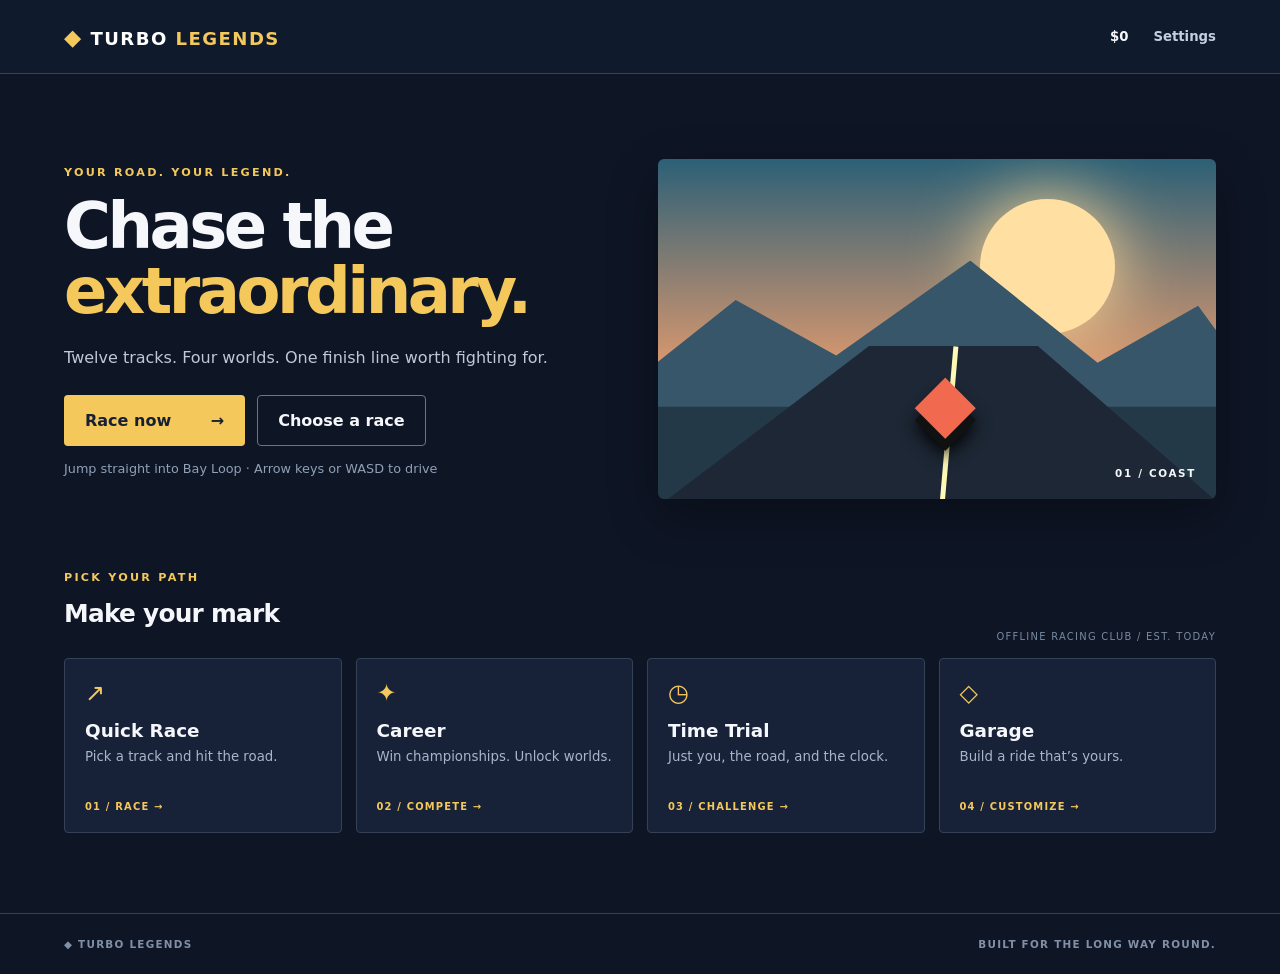
==== use-case/turbo-legends/index.html @ 5ffdeba3 "Add static Turbo Legends racing game Co-authored-by: copilot-swe-agent[bot] <198982749+Copilot@users" ====
<!doctype html>
<html lang="en">
<head>
  <meta charset="utf-8">
  <meta name="viewport" content="width=device-width, initial-scale=1">
  <meta name="theme-color" content="#10172b">
  <title>Turbo Legends</title>
  <link rel="stylesheet" href="styles.css">
  <script defer src="content.js"></script>
  <script defer src="storage.js"></script>
  <script defer src="audio.js"></script>
  <script defer src="game.js"></script>
</head>
<body>
  <header class="topbar"><a href="#home" id="brand" aria-label="Turbo Legends home"><span>◆</span> TURBO <em>LEGENDS</em></a><div class="topright"><span id="wallet"></span><button id="settingsLink" class="quiet">Settings</button></div></header>
  <main>
    <div id="warning" class="warning" role="status" hidden></div>
    <div id="status" class="sr-only" aria-live="polite"></div>
    <section id="home" class="screen">
      <div class="hero">
        <div><p class="eyebrow">YOUR ROAD. YOUR LEGEND.</p><h1>Chase the<br><i>extraordinary.</i></h1><p class="lead">Twelve tracks. Four worlds. One finish line worth fighting for.</p><div class="actions"><button id="raceNow" class="primary">Race now <span>→</span></button><button data-page="quick" class="secondary">Choose a race</button></div><p class="hint">Jump straight into Bay Loop · Arrow keys or WASD to drive</p></div>
        <div class="hero-art" aria-hidden="true"><div class="sun"></div><div class="mountain"></div><div class="road-art"></div><div class="art-car">◆</div><span>01 / COAST</span></div>
      </div>
      <div class="section-title"><div><p class="eyebrow">PICK YOUR PATH</p><h2>Make your mark</h2></div><span>OFFLINE RACING CLUB / EST. TODAY</span></div>
      <nav class="mode-grid" aria-label="Game modes">
        <button data-page="quick" class="mode"><span class="mode-icon">↗</span><strong>Quick Race</strong><small>Pick a track and hit the road.</small><b>01 / RACE →</b></button>
        <button data-page="career" class="mode"><span class="mode-icon">✦</span><strong>Career</strong><small>Win championships. Unlock worlds.</small><b>02 / COMPETE →</b></button>
        <button data-page="trial" class="mode"><span class="mode-icon">◷</span><strong>Time Trial</strong><small>Just you, the road, and the clock.</small><b>03 / CHALLENGE →</b></button>
        <button data-page="garage" class="mode"><span class="mode-icon">◇</span><strong>Garage</strong><small>Build a ride that’s yours.</small><b>04 / CUSTOMIZE →</b></button>
      </nav>
    </section>
    <section id="setup" class="screen" hidden>
      <button class="back" data-page="home">← Back to home</button><p class="eyebrow" id="setupKicker"></p><h1 id="setupTitle"></h1><p id="setupDescription" class="lead"></p>
      <div class="setup-layout"><div><div id="trackList" class="track-list"></div></div><aside class="panel"><p class="eyebrow">RACE DETAILS</p><h2 id="selectedTrack"></h2><p id="trackDetail"></p><label for="difficulty">AI difficulty</label><select id="difficulty"><option value="easy">Easy</option><option value="normal" selected>Normal</option><option value="hard">Hard</option></select><p id="setupNote" class="hint"></p><button id="startRace" class="primary full">Start race →</button></aside></div>
    </section>
    <section id="garage" class="screen" hidden>
      <button class="back" data-page="home">← Back to home</button><p class="eyebrow">THE GARAGE</p><h1>Make it yours.</h1><p class="lead">Buy, tune and style your ride. Appearance changes apply when you save.</p>
      <div class="garage-layout"><div class="panel"><div class="garage-preview"><canvas id="garageCanvas" width="640" height="360" aria-label="Rotatable car preview"></canvas></div><div class="rotate"><button id="rotateLeft" aria-label="Rotate car left">↶</button><span>ROTATE VIEW</span><button id="rotateRight" aria-label="Rotate car right">↷</button></div><label for="carSelect">Car</label><select id="carSelect"></select><p id="carInfo"></p><button id="buyCar" class="secondary full"></button><button id="useCar" class="primary full">Use this car</button></div>
        <div class="panel"><div class="tabs"><button id="tuneTab" aria-pressed="true">Performance</button><button id="styleTab" aria-pressed="false">Appearance</button></div><div id="tuning"></div><div id="styling" hidden>
          <label for="paint">Paint</label><select id="paint"><option value="#f35d45">Coral</option><option value="#27c7bd">Aqua</option><option value="#f4c85b">Gold</option><option value="#d9e3f2">Pearl</option><option value="#815ae5">Violet</option></select>
          <label for="wheels">Wheels</label><select id="wheels"><option>Classic</option><option>Sport</option><option>Gold</option></select>
          <label for="stripes">Stripes</label><select id="stripes"><option>None</option><option>Center</option><option>Twin</option></select>
          <label for="spoiler">Spoiler</label><select id="spoiler"><option>None</option><option>Sport</option><option>Wing</option></select>
          <label for="body">Body</label><select id="body"><option>Standard</option><option>Wide</option><option>Aero</option></select>
          <button id="applyStyle" class="primary full">Apply appearance</button><p class="hint">Changes are a draft until applied.</p></div></div></div>
    </section>
    <section id="settings" class="screen" hidden><button id="settingsBack" class="back">← Back</button><p class="eyebrow">MAKE IT YOURS</p><h1>Settings</h1><div class="panel settings-panel"><label for="musicVolume">Music volume</label><input id="musicVolume" type="range" min="0" max="1" step=".1"><label class="check"><input id="musicMute" type="checkbox"> Mute music</label><label for="effectsVolume">Effects volume</label><input id="effectsVolume" type="range" min="0" max="1" step=".1"><label class="check"><input id="effectsMute" type="checkbox"> Mute effects</label><label class="check"><input id="reduceMotion" type="checkbox"> Reduce visual motion</label><button id="resetData" class="danger">Reset saved progress</button></div></section>
    <section id="race" class="race-screen" hidden aria-label="Race">
      <canvas id="raceCanvas" aria-label="Race view"></canvas>
      <div class="race-top"><div><span class="hud-label">POSITION</span><strong id="hudPosition"></strong></div><div><span class="hud-label">LAP</span><strong id="hudLap"></strong></div><div><span class="hud-label">TIME</span><strong id="hudTime"></strong></div><button id="pauseButton" aria-label="Pause race">Ⅱ</button></div>
      <div class="race-bottom"><div><span class="hud-label">SPEED</span><strong id="hudSpeed"></strong><small> KM/H</small><div class="nitro-label">NITRO <span id="hudNitroText"></span></div><div class="bar"><span id="hudNitro"></span></div></div><div class="race-side"><canvas id="minimap" width="160" height="120" aria-label="Track minimap"></canvas><ol id="standings" aria-label="Race positions"></ol></div></div>
      <div id="raceMessage" class="race-message"></div>
      <div class="touch-controls" aria-label="Touch driving controls"><div><button data-key="left" aria-label="Steer left">◀</button><button data-key="right" aria-label="Steer right">▶</button></div><div><button data-key="drift">DRIFT</button><button data-key="nitro">NITRO</button><button data-key="brake">BRAKE</button><button data-key="accelerate">GO</button></div></div>
    </section>
    <section id="results" class="screen" hidden><p class="eyebrow">RACE COMPLETE</p><h1 id="resultTitle"></h1><p id="resultSummary" class="lead"></p><div class="results-layout"><div class="panel"><h2>Standings</h2><ol id="resultList" class="results-list"></ol></div><div class="panel"><p class="eyebrow">YOUR REWARDS</p><h2 id="resultCash"></h2><div id="rewardDetail"></div><p id="unlockDetail"></p><div class="actions"><button id="resultContinue" class="primary">Continue →</button><button data-page="home" class="secondary">Home</button></div></div></div></section>
  </main>
  <div id="modal" class="modal" hidden><div class="dialog" role="dialog" aria-modal="true" aria-labelledby="modalTitle"><p class="eyebrow" id="modalKicker"></p><h2 id="modalTitle"></h2><p id="modalText"></p><div id="modalActions" class="dialog-actions"></div></div></div>
  <footer id="footer"><span>◆ TURBO LEGENDS</span><span>BUILT FOR THE LONG WAY ROUND.</span></footer>
</body>
</html>
---- use-case/turbo-legends/styles.css ----
:root{color-scheme:dark;--bg:#0e1525;--panel:#172238;--muted:#a9b5c7;--line:#344157;--accent:#f4c85b;--coral:#f16a50;font-family:Inter,system-ui,-apple-system,sans-serif}*{box-sizing:border-box}body{margin:0;background:var(--bg);color:#f5f7fb}button,select,input{font:inherit}button{cursor:pointer;color:inherit}button:focus-visible,select:focus-visible,input:focus-visible,a:focus-visible{outline:3px solid #fff;outline-offset:3px}button:disabled{opacity:.48;cursor:not-allowed}[hidden]{display:none!important}.topbar{height:74px;border-bottom:1px solid var(--line);display:flex;align-items:center;justify-content:space-between;padding:0 max(5vw,24px);background:#101a2d}.topbar a{font-size:1.13rem;letter-spacing:.08em;font-weight:900;color:#fff;text-decoration:none}.topbar a span{color:var(--accent);font-size:1.4rem}.topbar em{font-style:normal;color:var(--accent)}.topright{display:flex;align-items:center;gap:25px;font-size:.83rem;font-weight:700}.quiet,.back{border:0;background:none;color:#c4cede;padding:10px 0}.quiet:hover,.back:hover{color:var(--accent)}main{max-width:1440px;margin:auto}.screen{padding:42px max(5vw,24px) 80px}.hero{display:grid;grid-template-columns:1fr 1fr;align-items:center;gap:35px;min-height:425px}.eyebrow{font-size:.7rem;letter-spacing:.2em;color:var(--accent);font-weight:800;margin:0 0 15px}h1{font-size:clamp(2.5rem,5vw,5rem);line-height:1.02;letter-spacing:-.055em;margin:0 0 20px}h1 i{font-style:normal;color:var(--accent)}h2{font-size:1.55rem;letter-spacing:-.03em;margin:0 0 14px}.lead{color:#bdc9d8;line-height:1.6;max-width:540px}.actions{display:flex;gap:12px;flex-wrap:wrap;margin-top:25px}button.primary,button.secondary,button.danger{border-radius:4px;padding:15px 20px;font-weight:800;border:1px solid transparent}button.primary{background:var(--accent);color:#172033}button.primary:hover{background:#ffdb7b}button.primary span{padding-left:34px}.secondary{background:transparent;border-color:#69768a!important}.secondary:hover,.mode:hover{border-color:var(--accent)!important}.danger{background:#5b2b35;color:#fff;margin-top:20px}.hint{color:#90a0b6;font-size:.8rem;line-height:1.5}.hero-art{height:340px;position:relative;overflow:hidden;background:linear-gradient(#2c6076 0%,#d6976f 60%,#243948 60%);border-radius:6px;box-shadow:0 18px 50px #0005}.sun{position:absolute;width:135px;height:135px;background:#ffe0a2;border-radius:50%;right:18%;top:12%;box-shadow:0 0 70px #ffdb9a}.mountain{position:absolute;inset:30% -10% 27%;background:#38566a;clip-path:polygon(0 100%,20% 27%,35% 65%,55% 0,74% 70%,89% 31%,100% 100%)}.road-art{position:absolute;inset:55% -10% -15%;background:#1d2735;clip-path:polygon(40% 0,65% 0,100% 100%,0 100%);border-bottom:5px solid #f1c15c}.road-art:after{content:"";position:absolute;background:#fff9b7;width:5px;height:120%;left:51%;transform:rotate(5deg)}.art-car{position:absolute;bottom:15%;left:46%;font-size:5rem;color:var(--coral);text-shadow:0 12px #111,0 17px 18px #000}.hero-art>span{position:absolute;bottom:20px;right:20px;font-size:.65rem;letter-spacing:.16em;font-weight:800}.section-title{display:flex;justify-content:space-between;align-items:end;margin:30px 0 16px}.section-title>span{font-size:.62rem;color:#798aa1;letter-spacing:.13em}.mode-grid{display:grid;grid-template-columns:repeat(4,1fr);gap:14px}.mode{min-height:175px;text-align:left;background:#172238;border:1px solid #344157;padding:20px;display:flex;flex-direction:column;border-radius:4px}.mode-icon{font-size:1.5rem;color:var(--accent);margin-bottom:13px}.mode strong{font-size:1.15rem}.mode small{color:var(--muted);margin:7px 0 20px;line-height:1.4}.mode b{font-size:.62rem;letter-spacing:.12em;color:var(--accent);margin-top:auto}.back{margin-bottom:28px}.setup-layout,.garage-layout,.results-layout{display:grid;grid-template-columns:1.5fr 1fr;gap:22px;margin-top:30px}.garage-layout{grid-template-columns:1fr 1fr}.panel{background:var(--panel);border:1px solid var(--line);padding:24px;border-radius:5px}.track-list{display:grid;grid-template-columns:repeat(3,1fr);gap:10px}.track{background:#172238;border:1px solid var(--line);text-align:left;padding:16px;min-height:118px;border-radius:4px}.track.selected{border:2px solid var(--accent)}.track strong,.track small{display:block}.track small{color:var(--muted);line-height:1.5;margin-top:8px}.track.locked{opacity:.58}.full{width:100%;margin-top:12px}label{display:block;color:#cad3df;font-size:.8rem;font-weight:700;margin:18px 0 8px}select{width:100%;padding:12px;background:#0e1728;border:1px solid #4a5970;color:white;border-radius:3px}input[type=range]{width:100%;accent-color:var(--accent)}.check{display:flex;align-items:center;gap:10px}.garage-preview{background:radial-gradient(ellipse,#34465c,#111a2b);border-radius:4px}.garage-preview canvas{width:100%;display:block}.rotate{display:flex;justify-content:center;align-items:center;gap:16px;color:#aab8ca;font-size:.65rem;letter-spacing:.1em}.rotate button,.tabs button{border:0;background:none;padding:12px;color:#e4e9f1}.rotate button{font-size:1.4rem}.tabs{display:flex;border-bottom:1px solid var(--line);gap:20px}.tabs button[aria-pressed=true]{color:var(--accent);border-bottom:2px solid var(--accent)}.upgrade{display:grid;grid-template-columns:1fr auto;align-items:center;gap:10px;padding:14px 0;border-bottom:1px solid var(--line)}.upgrade strong,.upgrade small{display:block}.upgrade small{color:var(--muted);margin-top:5px}.upgrade button{background:#293951;border:1px solid #526079;padding:9px}.settings-panel{max-width:600px}.race-screen{position:fixed;inset:0;background:#111;z-index:5;overflow:hidden;touch-action:none}#raceCanvas{width:100%;height:100%;display:block}.race-top,.race-bottom{position:absolute;left:2%;right:2%;display:flex;justify-content:space-between;pointer-events:none}.race-top{top:2%;gap:12px;justify-content:flex-start}.race-top>div,.race-bottom>div{background:#111c2cdb;border:1px solid #ffffff24;border-radius:4px;padding:10px 15px}.race-top strong{display:block;font-size:1.35rem}.hud-label{font-size:.6rem;letter-spacing:.16em;color:#bfccdb;font-weight:800}.race-top button{pointer-events:auto;margin-left:auto;border:1px solid #ffffff55;background:#152034d9;border-radius:4px;font-size:1.3rem;width:48px}.race-bottom{bottom:2%;align-items:end}.race-bottom strong{font-size:2rem}.race-bottom small{font-size:.65rem}.nitro-label{font-size:.6rem;letter-spacing:.1em;margin-top:4px}.bar{height:5px;width:130px;background:#435166;margin-top:5px}.bar span{display:block;height:100%;background:#50dce1}.race-side{display:flex;align-items:end;gap:8px}.race-side canvas{width:130px}.race-side ol{font-size:.65rem;line-height:1.4;padding-left:22px;margin:0}.race-message{position:absolute;top:30%;left:50%;transform:translateX(-50%);font-size:clamp(2rem,7vw,5rem);font-weight:900;text-shadow:0 3px 15px #000;white-space:nowrap;pointer-events:none}.touch-controls{position:absolute;bottom:18%;left:2%;right:2%;display:none;justify-content:space-between;pointer-events:none}.touch-controls>div{display:flex;gap:5px;align-items:end}.touch-controls button{pointer-events:auto;touch-action:none;min-width:52px;height:52px;border:1px solid #ffffff80;border-radius:8px;background:#152034b8;font-size:.68rem;font-weight:800;user-select:none}.touch-controls button.active{background:#b18c3a}.results-list{padding:0;list-style:none}.results-list li{padding:11px 0;border-bottom:1px solid var(--line);display:flex;justify-content:space-between;gap:10px}.warning{margin:15px max(5vw,24px) 0;background:#674322;border:1px solid #f4c85b;padding:12px;border-radius:4px}.modal{position:fixed;inset:0;background:#050914ca;z-index:10;display:grid;place-items:center;padding:20px}.dialog{width:min(450px,100%);background:#1a263b;border:1px solid #69768a;padding:30px;border-radius:5px;box-shadow:0 20px 70px #000}.dialog p:not(.eyebrow){color:#bdc9d8;line-height:1.5}.dialog-actions{display:flex;flex-wrap:wrap;gap:10px;margin-top:22px}footer{border-top:1px solid var(--line);padding:24px max(5vw,24px);display:flex;justify-content:space-between;color:#8090a6;font-size:.65rem;letter-spacing:.12em;font-weight:800}.sr-only{position:absolute;width:1px;height:1px;padding:0;margin:-1px;overflow:hidden;clip:rect(0,0,0,0);white-space:nowrap;border:0}@media(max-width:800px){.hero{grid-template-columns:1fr}.hero-art{height:230px;grid-row:1}.mode-grid{grid-template-columns:repeat(2,1fr)}.setup-layout,.garage-layout,.results-layout{grid-template-columns:1fr}.track-list{grid-template-columns:repeat(2,1fr)}.section-title>span{display:none}.screen{padding-top:28px}.race-side ol{display:none}.touch-controls{display:flex}.race-bottom{bottom:1%}.race-side canvas{width:90px}}@media(pointer:coarse){.touch-controls{display:flex}}@media(max-width:480px){.topbar{height:60px}.topright{gap:10px}.hero-art{height:170px}.mode{min-height:150px;padding:15px}.race-top>div,.race-bottom>div{padding:7px}.race-top strong{font-size:1rem}.race-top{gap:5px}.race-bottom strong{font-size:1.4rem}.touch-controls button{min-width:44px;height:48px}.race-side canvas{width:72px}footer span:last-child{display:none}}@media(prefers-reduced-motion:reduce){*{scroll-behavior:auto!important}}
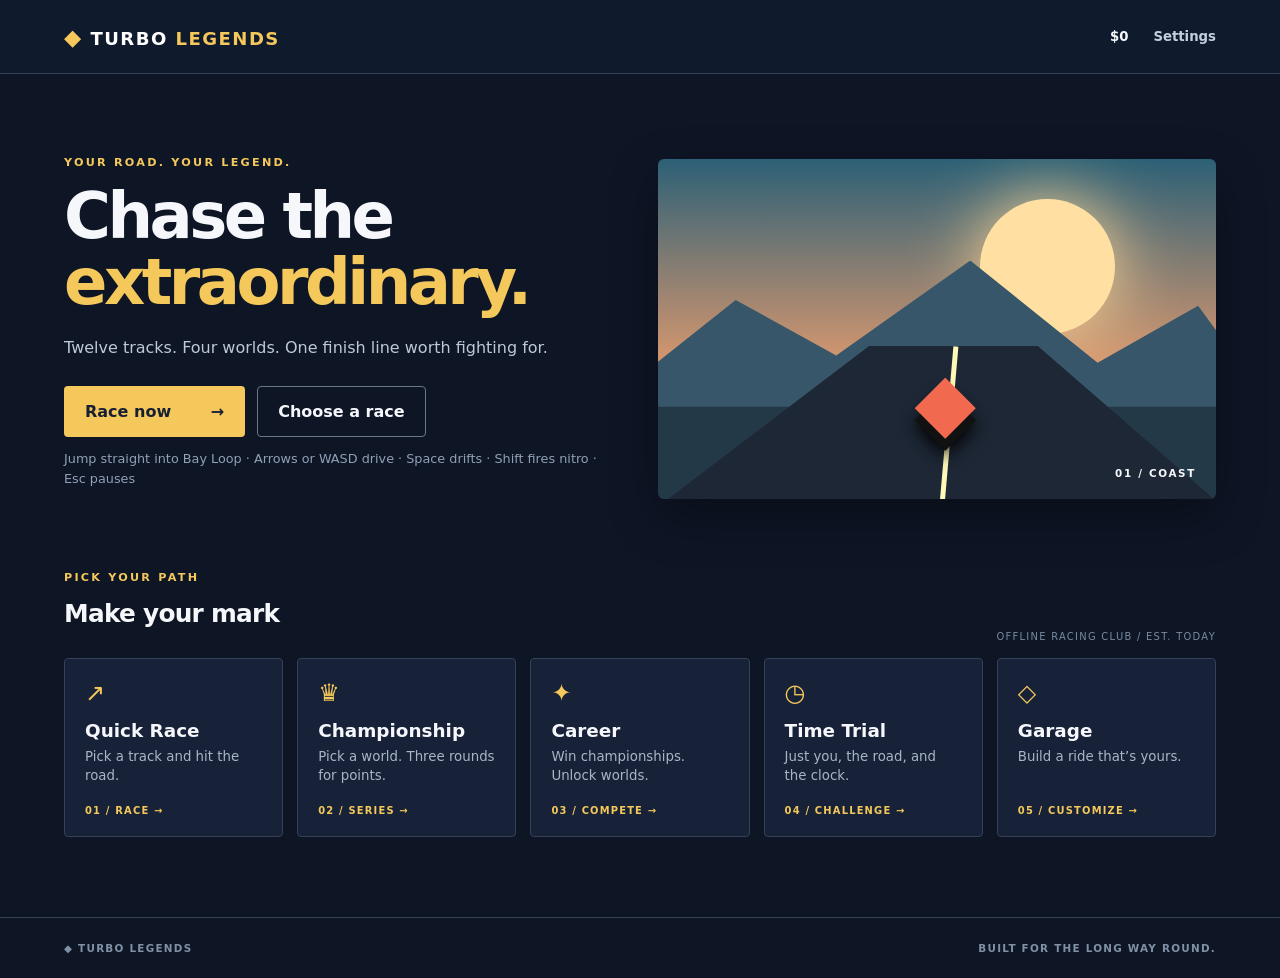
==== commit 5a1b5628: "Rework Turbo Legends as static pseudo-3D segment-road racer Co-authored-by: copilot-swe-agent[bot] <" ====
--- a/use-case/turbo-legends/index.html
+++ b/use-case/turbo-legends/index.html
@@ -5,11 +5,36 @@
   <meta name="viewport" content="width=device-width, initial-scale=1">
   <meta name="theme-color" content="#10172b">
   <title>Turbo Legends</title>
-  <link rel="stylesheet" href="styles.css">
-  <script defer src="content.js"></script>
-  <script defer src="storage.js"></script>
-  <script defer src="audio.js"></script>
-  <script defer src="game.js"></script>
+  <link rel="icon" href="data:,">
+  <link rel="stylesheet" href="./styles.css">
+  <style>
+    /* Keep all positions readable without covering the touch controls. */
+    @media (max-width:800px) {
+      .race-side ol {
+        display:grid;
+        grid-auto-flow:column;
+        grid-template-rows:repeat(4,auto);
+        column-gap:1rem;
+        position:fixed;
+        top:64px;
+        right:2%;
+        margin:0;
+        padding:6px 10px 6px 1.8rem;
+        border:1px solid #ffffff24;
+        border-radius:4px;
+        background:#111c2cdb;
+        font-size:.72rem;
+        line-height:1.3;
+      }
+    }
+  </style>
+  <script defer src="./content.js"></script>
+  <script defer src="./storage.js"></script>
+  <script defer src="./audio.js"></script>
+  <script defer src="./track.js"></script>
+  <script defer src="./sim.js"></script>
+  <script defer src="./render.js"></script>
+  <script defer src="./game.js"></script>
 </head>
 <body>
   <header class="topbar"><a href="#home" id="brand" aria-label="Turbo Legends home"><span>◆</span> TURBO <em>LEGENDS</em></a><div class="topright"><span id="wallet"></span><button id="settingsLink" class="quiet">Settings</button></div></header>
@@ -18,20 +43,27 @@
     <div id="status" class="sr-only" aria-live="polite"></div>
     <section id="home" class="screen">
       <div class="hero">
-        <div><p class="eyebrow">YOUR ROAD. YOUR LEGEND.</p><h1>Chase the<br><i>extraordinary.</i></h1><p class="lead">Twelve tracks. Four worlds. One finish line worth fighting for.</p><div class="actions"><button id="raceNow" class="primary">Race now <span>→</span></button><button data-page="quick" class="secondary">Choose a race</button></div><p class="hint">Jump straight into Bay Loop · Arrow keys or WASD to drive</p></div>
+        <div><p class="eyebrow">YOUR ROAD. YOUR LEGEND.</p><h1>Chase the<br><i>extraordinary.</i></h1><p class="lead">Twelve tracks. Four worlds. One finish line worth fighting for.</p><div class="actions"><button id="raceNow" class="primary">Race now <span>→</span></button><button data-page="quick" class="secondary">Choose a race</button></div><p class="hint">Jump straight into Bay Loop · Arrows or WASD drive · Space drifts · Shift fires nitro · Esc pauses</p></div>
         <div class="hero-art" aria-hidden="true"><div class="sun"></div><div class="mountain"></div><div class="road-art"></div><div class="art-car">◆</div><span>01 / COAST</span></div>
       </div>
       <div class="section-title"><div><p class="eyebrow">PICK YOUR PATH</p><h2>Make your mark</h2></div><span>OFFLINE RACING CLUB / EST. TODAY</span></div>
       <nav class="mode-grid" aria-label="Game modes">
         <button data-page="quick" class="mode"><span class="mode-icon">↗</span><strong>Quick Race</strong><small>Pick a track and hit the road.</small><b>01 / RACE →</b></button>
-        <button data-page="career" class="mode"><span class="mode-icon">✦</span><strong>Career</strong><small>Win championships. Unlock worlds.</small><b>02 / COMPETE →</b></button>
-        <button data-page="trial" class="mode"><span class="mode-icon">◷</span><strong>Time Trial</strong><small>Just you, the road, and the clock.</small><b>03 / CHALLENGE →</b></button>
-        <button data-page="garage" class="mode"><span class="mode-icon">◇</span><strong>Garage</strong><small>Build a ride that’s yours.</small><b>04 / CUSTOMIZE →</b></button>
+        <button data-page="cup" class="mode"><span class="mode-icon">♛</span><strong>Championship</strong><small>Pick a world. Three rounds for points.</small><b>02 / SERIES →</b></button>
+        <button data-page="career" class="mode"><span class="mode-icon">✦</span><strong>Career</strong><small>Win championships. Unlock worlds.</small><b>03 / COMPETE →</b></button>
+        <button data-page="trial" class="mode"><span class="mode-icon">◷</span><strong>Time Trial</strong><small>Just you, the road, and the clock.</small><b>04 / CHALLENGE →</b></button>
+        <button data-page="garage" class="mode"><span class="mode-icon">◇</span><strong>Garage</strong><small>Build a ride that’s yours.</small><b>05 / CUSTOMIZE →</b></button>
       </nav>
     </section>
     <section id="setup" class="screen" hidden>
       <button class="back" data-page="home">← Back to home</button><p class="eyebrow" id="setupKicker"></p><h1 id="setupTitle"></h1><p id="setupDescription" class="lead"></p>
       <div class="setup-layout"><div><div id="trackList" class="track-list"></div></div><aside class="panel"><p class="eyebrow">RACE DETAILS</p><h2 id="selectedTrack"></h2><p id="trackDetail"></p><label for="difficulty">AI difficulty</label><select id="difficulty"><option value="easy">Easy</option><option value="normal" selected>Normal</option><option value="hard">Hard</option></select><p id="setupNote" class="hint"></p><button id="startRace" class="primary full">Start race →</button></aside></div>
+    </section>
+    <section id="prerace" class="screen" hidden aria-labelledby="preraceTitle">
+      <div class="panel prerace-card"><p class="eyebrow" id="preraceKicker">NEXT RACE</p><h1 id="preraceTitle"></h1><p id="preraceDetail" class="lead"></p>
+        <h2>Rewards</h2><ul id="preraceRewards" class="reward-lines"></ul>
+        <p id="preraceObjective" class="objective-line"></p>
+        <div class="actions"><button id="preraceStart" class="primary">Start race <span>→</span></button><button id="preraceBack" class="secondary">Back</button></div></div>
     </section>
     <section id="garage" class="screen" hidden>
       <button class="back" data-page="home">← Back to home</button><p class="eyebrow">THE GARAGE</p><h1>Make it yours.</h1><p class="lead">Buy, tune and style your ride. Appearance changes apply when you save.</p>
@@ -46,13 +78,13 @@
     </section>
     <section id="settings" class="screen" hidden><button id="settingsBack" class="back">← Back</button><p class="eyebrow">MAKE IT YOURS</p><h1>Settings</h1><div class="panel settings-panel"><label for="musicVolume">Music volume</label><input id="musicVolume" type="range" min="0" max="1" step=".1"><label class="check"><input id="musicMute" type="checkbox"> Mute music</label><label for="effectsVolume">Effects volume</label><input id="effectsVolume" type="range" min="0" max="1" step=".1"><label class="check"><input id="effectsMute" type="checkbox"> Mute effects</label><label class="check"><input id="reduceMotion" type="checkbox"> Reduce visual motion</label><button id="resetData" class="danger">Reset saved progress</button></div></section>
     <section id="race" class="race-screen" hidden aria-label="Race">
-      <canvas id="raceCanvas" aria-label="Race view"></canvas>
-      <div class="race-top"><div><span class="hud-label">POSITION</span><strong id="hudPosition"></strong></div><div><span class="hud-label">LAP</span><strong id="hudLap"></strong></div><div><span class="hud-label">TIME</span><strong id="hudTime"></strong></div><button id="pauseButton" aria-label="Pause race">Ⅱ</button></div>
+      <canvas id="raceCanvas" role="img" aria-label="Race view" aria-describedby="raceSummary"></canvas><p id="raceSummary" class="sr-only"></p>
+      <div class="race-top"><div><span class="hud-label">POSITION</span><strong id="hudPosition"></strong></div><div><span class="hud-label">LAP</span><strong id="hudLap"></strong></div><div><span class="hud-label">TIME</span><strong id="hudTime"></strong></div><div id="hudObjective" class="objective-chip" hidden></div><button id="pauseButton" aria-label="Pause race">Ⅱ</button></div>
       <div class="race-bottom"><div><span class="hud-label">SPEED</span><strong id="hudSpeed"></strong><small> KM/H</small><div class="nitro-label">NITRO <span id="hudNitroText"></span></div><div class="bar"><span id="hudNitro"></span></div></div><div class="race-side"><canvas id="minimap" width="160" height="120" aria-label="Track minimap"></canvas><ol id="standings" aria-label="Race positions"></ol></div></div>
       <div id="raceMessage" class="race-message"></div>
       <div class="touch-controls" aria-label="Touch driving controls"><div><button data-key="left" aria-label="Steer left">◀</button><button data-key="right" aria-label="Steer right">▶</button></div><div><button data-key="drift">DRIFT</button><button data-key="nitro">NITRO</button><button data-key="brake">BRAKE</button><button data-key="accelerate">GO</button></div></div>
     </section>
-    <section id="results" class="screen" hidden><p class="eyebrow">RACE COMPLETE</p><h1 id="resultTitle"></h1><p id="resultSummary" class="lead"></p><div class="results-layout"><div class="panel"><h2>Standings</h2><ol id="resultList" class="results-list"></ol></div><div class="panel"><p class="eyebrow">YOUR REWARDS</p><h2 id="resultCash"></h2><div id="rewardDetail"></div><p id="unlockDetail"></p><div class="actions"><button id="resultContinue" class="primary">Continue →</button><button data-page="home" class="secondary">Home</button></div></div></div></section>
+    <section id="results" class="screen" hidden><p class="eyebrow" id="resultKicker">RACE COMPLETE</p><h1 id="resultTitle"></h1><p id="resultSummary" class="lead"></p><div class="results-layout"><div class="panel"><h2 id="resultListTitle">Standings</h2><ol id="resultList" class="results-list"></ol></div><div class="panel"><p class="eyebrow">YOUR REWARDS</p><h2 id="resultCash"></h2><div id="rewardDetail"></div><p id="unlockDetail"></p><div class="actions"><button id="resultContinue" class="primary">Continue →</button><button id="resultAgain" class="secondary">Race again</button><button data-page="home" class="secondary">Home</button></div></div></div></section>
   </main>
   <div id="modal" class="modal" hidden><div class="dialog" role="dialog" aria-modal="true" aria-labelledby="modalTitle"><p class="eyebrow" id="modalKicker"></p><h2 id="modalTitle"></h2><p id="modalText"></p><div id="modalActions" class="dialog-actions"></div></div></div>
   <footer id="footer"><span>◆ TURBO LEGENDS</span><span>BUILT FOR THE LONG WAY ROUND.</span></footer>
--- a/use-case/turbo-legends/styles.css
+++ b/use-case/turbo-legends/styles.css
@@ -1 +1,21 @@
 :root{color-scheme:dark;--bg:#0e1525;--panel:#172238;--muted:#a9b5c7;--line:#344157;--accent:#f4c85b;--coral:#f16a50;font-family:Inter,system-ui,-apple-system,sans-serif}*{box-sizing:border-box}body{margin:0;background:var(--bg);color:#f5f7fb}button,select,input{font:inherit}button{cursor:pointer;color:inherit}button:focus-visible,select:focus-visible,input:focus-visible,a:focus-visible{outline:3px solid #fff;outline-offset:3px}button:disabled{opacity:.48;cursor:not-allowed}[hidden]{display:none!important}.topbar{height:74px;border-bottom:1px solid var(--line);display:flex;align-items:center;justify-content:space-between;padding:0 max(5vw,24px);background:#101a2d}.topbar a{font-size:1.13rem;letter-spacing:.08em;font-weight:900;color:#fff;text-decoration:none}.topbar a span{color:var(--accent);font-size:1.4rem}.topbar em{font-style:normal;color:var(--accent)}.topright{display:flex;align-items:center;gap:25px;font-size:.83rem;font-weight:700}.quiet,.back{border:0;background:none;color:#c4cede;padding:10px 0}.quiet:hover,.back:hover{color:var(--accent)}main{max-width:1440px;margin:auto}.screen{padding:42px max(5vw,24px) 80px}.hero{display:grid;grid-template-columns:1fr 1fr;align-items:center;gap:35px;min-height:425px}.eyebrow{font-size:.7rem;letter-spacing:.2em;color:var(--accent);font-weight:800;margin:0 0 15px}h1{font-size:clamp(2.5rem,5vw,5rem);line-height:1.02;letter-spacing:-.055em;margin:0 0 20px}h1 i{font-style:normal;color:var(--accent)}h2{font-size:1.55rem;letter-spacing:-.03em;margin:0 0 14px}.lead{color:#bdc9d8;line-height:1.6;max-width:540px}.actions{display:flex;gap:12px;flex-wrap:wrap;margin-top:25px}button.primary,button.secondary,button.danger{border-radius:4px;padding:15px 20px;font-weight:800;border:1px solid transparent}button.primary{background:var(--accent);color:#172033}button.primary:hover{background:#ffdb7b}button.primary span{padding-left:34px}.secondary{background:transparent;border-color:#69768a!important}.secondary:hover,.mode:hover{border-color:var(--accent)!important}.danger{background:#5b2b35;color:#fff;margin-top:20px}.hint{color:#90a0b6;font-size:.8rem;line-height:1.5}.hero-art{height:340px;position:relative;overflow:hidden;background:linear-gradient(#2c6076 0%,#d6976f 60%,#243948 60%);border-radius:6px;box-shadow:0 18px 50px #0005}.sun{position:absolute;width:135px;height:135px;background:#ffe0a2;border-radius:50%;right:18%;top:12%;box-shadow:0 0 70px #ffdb9a}.mountain{position:absolute;inset:30% -10% 27%;background:#38566a;clip-path:polygon(0 100%,20% 27%,35% 65%,55% 0,74% 70%,89% 31%,100% 100%)}.road-art{position:absolute;inset:55% -10% -15%;background:#1d2735;clip-path:polygon(40% 0,65% 0,100% 100%,0 100%);border-bottom:5px solid #f1c15c}.road-art:after{content:"";position:absolute;background:#fff9b7;width:5px;height:120%;left:51%;transform:rotate(5deg)}.art-car{position:absolute;bottom:15%;left:46%;font-size:5rem;color:var(--coral);text-shadow:0 12px #111,0 17px 18px #000}.hero-art>span{position:absolute;bottom:20px;right:20px;font-size:.65rem;letter-spacing:.16em;font-weight:800}.section-title{display:flex;justify-content:space-between;align-items:end;margin:30px 0 16px}.section-title>span{font-size:.62rem;color:#798aa1;letter-spacing:.13em}.mode-grid{display:grid;grid-template-columns:repeat(4,1fr);gap:14px}.mode{min-height:175px;text-align:left;background:#172238;border:1px solid #344157;padding:20px;display:flex;flex-direction:column;border-radius:4px}.mode-icon{font-size:1.5rem;color:var(--accent);margin-bottom:13px}.mode strong{font-size:1.15rem}.mode small{color:var(--muted);margin:7px 0 20px;line-height:1.4}.mode b{font-size:.62rem;letter-spacing:.12em;color:var(--accent);margin-top:auto}.back{margin-bottom:28px}.setup-layout,.garage-layout,.results-layout{display:grid;grid-template-columns:1.5fr 1fr;gap:22px;margin-top:30px}.garage-layout{grid-template-columns:1fr 1fr}.panel{background:var(--panel);border:1px solid var(--line);padding:24px;border-radius:5px}.track-list{display:grid;grid-template-columns:repeat(3,1fr);gap:10px}.track{background:#172238;border:1px solid var(--line);text-align:left;padding:16px;min-height:118px;border-radius:4px}.track.selected{border:2px solid var(--accent)}.track strong,.track small{display:block}.track small{color:var(--muted);line-height:1.5;margin-top:8px}.track.locked{opacity:.58}.full{width:100%;margin-top:12px}label{display:block;color:#cad3df;font-size:.8rem;font-weight:700;margin:18px 0 8px}select{width:100%;padding:12px;background:#0e1728;border:1px solid #4a5970;color:white;border-radius:3px}input[type=range]{width:100%;accent-color:var(--accent)}.check{display:flex;align-items:center;gap:10px}.garage-preview{background:radial-gradient(ellipse,#34465c,#111a2b);border-radius:4px}.garage-preview canvas{width:100%;display:block}.rotate{display:flex;justify-content:center;align-items:center;gap:16px;color:#aab8ca;font-size:.65rem;letter-spacing:.1em}.rotate button,.tabs button{border:0;background:none;padding:12px;color:#e4e9f1}.rotate button{font-size:1.4rem}.tabs{display:flex;border-bottom:1px solid var(--line);gap:20px}.tabs button[aria-pressed=true]{color:var(--accent);border-bottom:2px solid var(--accent)}.upgrade{display:grid;grid-template-columns:1fr auto;align-items:center;gap:10px;padding:14px 0;border-bottom:1px solid var(--line)}.upgrade strong,.upgrade small{display:block}.upgrade small{color:var(--muted);margin-top:5px}.upgrade button{background:#293951;border:1px solid #526079;padding:9px}.settings-panel{max-width:600px}.race-screen{position:fixed;inset:0;background:#111;z-index:5;overflow:hidden;touch-action:none}#raceCanvas{width:100%;height:100%;display:block}.race-top,.race-bottom{position:absolute;left:2%;right:2%;display:flex;justify-content:space-between;pointer-events:none}.race-top{top:2%;gap:12px;justify-content:flex-start}.race-top>div,.race-bottom>div{background:#111c2cdb;border:1px solid #ffffff24;border-radius:4px;padding:10px 15px}.race-top strong{display:block;font-size:1.35rem}.hud-label{font-size:.6rem;letter-spacing:.16em;color:#bfccdb;font-weight:800}.race-top button{pointer-events:auto;margin-left:auto;border:1px solid #ffffff55;background:#152034d9;border-radius:4px;font-size:1.3rem;width:48px}.race-bottom{bottom:2%;align-items:end}.race-bottom strong{font-size:2rem}.race-bottom small{font-size:.65rem}.nitro-label{font-size:.6rem;letter-spacing:.1em;margin-top:4px}.bar{height:5px;width:130px;background:#435166;margin-top:5px}.bar span{display:block;height:100%;background:#50dce1}.race-side{display:flex;align-items:end;gap:8px}.race-side canvas{width:130px}.race-side ol{font-size:.65rem;line-height:1.4;padding-left:22px;margin:0}.race-message{position:absolute;top:30%;left:50%;transform:translateX(-50%);font-size:clamp(2rem,7vw,5rem);font-weight:900;text-shadow:0 3px 15px #000;white-space:nowrap;pointer-events:none}.touch-controls{position:absolute;bottom:18%;left:2%;right:2%;display:none;justify-content:space-between;pointer-events:none}.touch-controls>div{display:flex;gap:5px;align-items:end}.touch-controls button{pointer-events:auto;touch-action:none;min-width:52px;height:52px;border:1px solid #ffffff80;border-radius:8px;background:#152034b8;font-size:.68rem;font-weight:800;user-select:none}.touch-controls button.active{background:#b18c3a}.results-list{padding:0;list-style:none}.results-list li{padding:11px 0;border-bottom:1px solid var(--line);display:flex;justify-content:space-between;gap:10px}.warning{margin:15px max(5vw,24px) 0;background:#674322;border:1px solid #f4c85b;padding:12px;border-radius:4px}.modal{position:fixed;inset:0;background:#050914ca;z-index:10;display:grid;place-items:center;padding:20px}.dialog{width:min(450px,100%);background:#1a263b;border:1px solid #69768a;padding:30px;border-radius:5px;box-shadow:0 20px 70px #000}.dialog p:not(.eyebrow){color:#bdc9d8;line-height:1.5}.dialog-actions{display:flex;flex-wrap:wrap;gap:10px;margin-top:22px}footer{border-top:1px solid var(--line);padding:24px max(5vw,24px);display:flex;justify-content:space-between;color:#8090a6;font-size:.65rem;letter-spacing:.12em;font-weight:800}.sr-only{position:absolute;width:1px;height:1px;padding:0;margin:-1px;overflow:hidden;clip:rect(0,0,0,0);white-space:nowrap;border:0}@media(max-width:800px){.hero{grid-template-columns:1fr}.hero-art{height:230px;grid-row:1}.mode-grid{grid-template-columns:repeat(2,1fr)}.setup-layout,.garage-layout,.results-layout{grid-template-columns:1fr}.track-list{grid-template-columns:repeat(2,1fr)}.section-title>span{display:none}.screen{padding-top:28px}.race-side ol{display:none}.touch-controls{display:flex}.race-bottom{bottom:1%}.race-side canvas{width:90px}}@media(pointer:coarse){.touch-controls{display:flex}}@media(max-width:480px){.topbar{height:60px}.topright{gap:10px}.hero-art{height:170px}.mode{min-height:150px;padding:15px}.race-top>div,.race-bottom>div{padding:7px}.race-top strong{font-size:1rem}.race-top{gap:5px}.race-bottom strong{font-size:1.4rem}.touch-controls button{min-width:44px;height:48px}.race-side canvas{width:72px}footer span:last-child{display:none}}@media(prefers-reduced-motion:reduce){*{scroll-behavior:auto!important}}
+
+/* Issue #14: pseudo-3D racer additions */
+.mode-grid{grid-template-columns:repeat(5,1fr)}
+.objective-chip{align-self:center;font-size:.78rem;font-weight:800;letter-spacing:.02em}
+.race-top>.objective-chip{padding:8px 12px;border-color:#f4c85b88}
+.race-top>.objective-chip.done{background:#1d5b3fe6;border-color:#6fe3a5}
+.race-top>.objective-chip.failed{background:#3a3f4ae0;border-color:#ffffff30;color:#aab3c0;text-decoration:line-through}
+.race-screen.flash{box-shadow:inset 0 0 0 10px #ff3b3bcc,inset 0 0 60px #ff3b3b88}
+.race-screen.flash:after{content:"";position:absolute;inset:0;border:10px solid #ff3b3bcc;pointer-events:none}
+.bar.empty{background:#7a2a2a;animation:tl-pulse .3s steps(2) 2}
+@keyframes tl-pulse{50%{background:#ff5a5a}}
+.prerace-card{max-width:640px;margin:20px auto}
+.reward-lines{list-style:none;padding:0;margin:0 0 10px}
+.reward-lines li{padding:9px 0;border-bottom:1px solid var(--line);color:#d7deea}
+.objective-line{background:#2a3550;border:1px solid var(--accent);border-radius:4px;padding:12px;color:var(--accent);font-weight:800}
+.reward-row{display:flex;justify-content:space-between;gap:12px;padding:6px 0;border-bottom:1px dashed var(--line)}
+#standings li.me{color:var(--accent);font-weight:900}
+@media(max-width:1100px){.mode-grid{grid-template-columns:repeat(3,1fr)}}
+@media(max-width:800px){.mode-grid{grid-template-columns:repeat(2,1fr)}.objective-chip{font-size:.65rem}.race-top>.objective-chip{position:fixed;top:64px;left:2%;max-width:calc(96% - 130px);padding:6px 8px}}
+@media(prefers-reduced-motion:reduce){.bar.empty{animation:none}}
